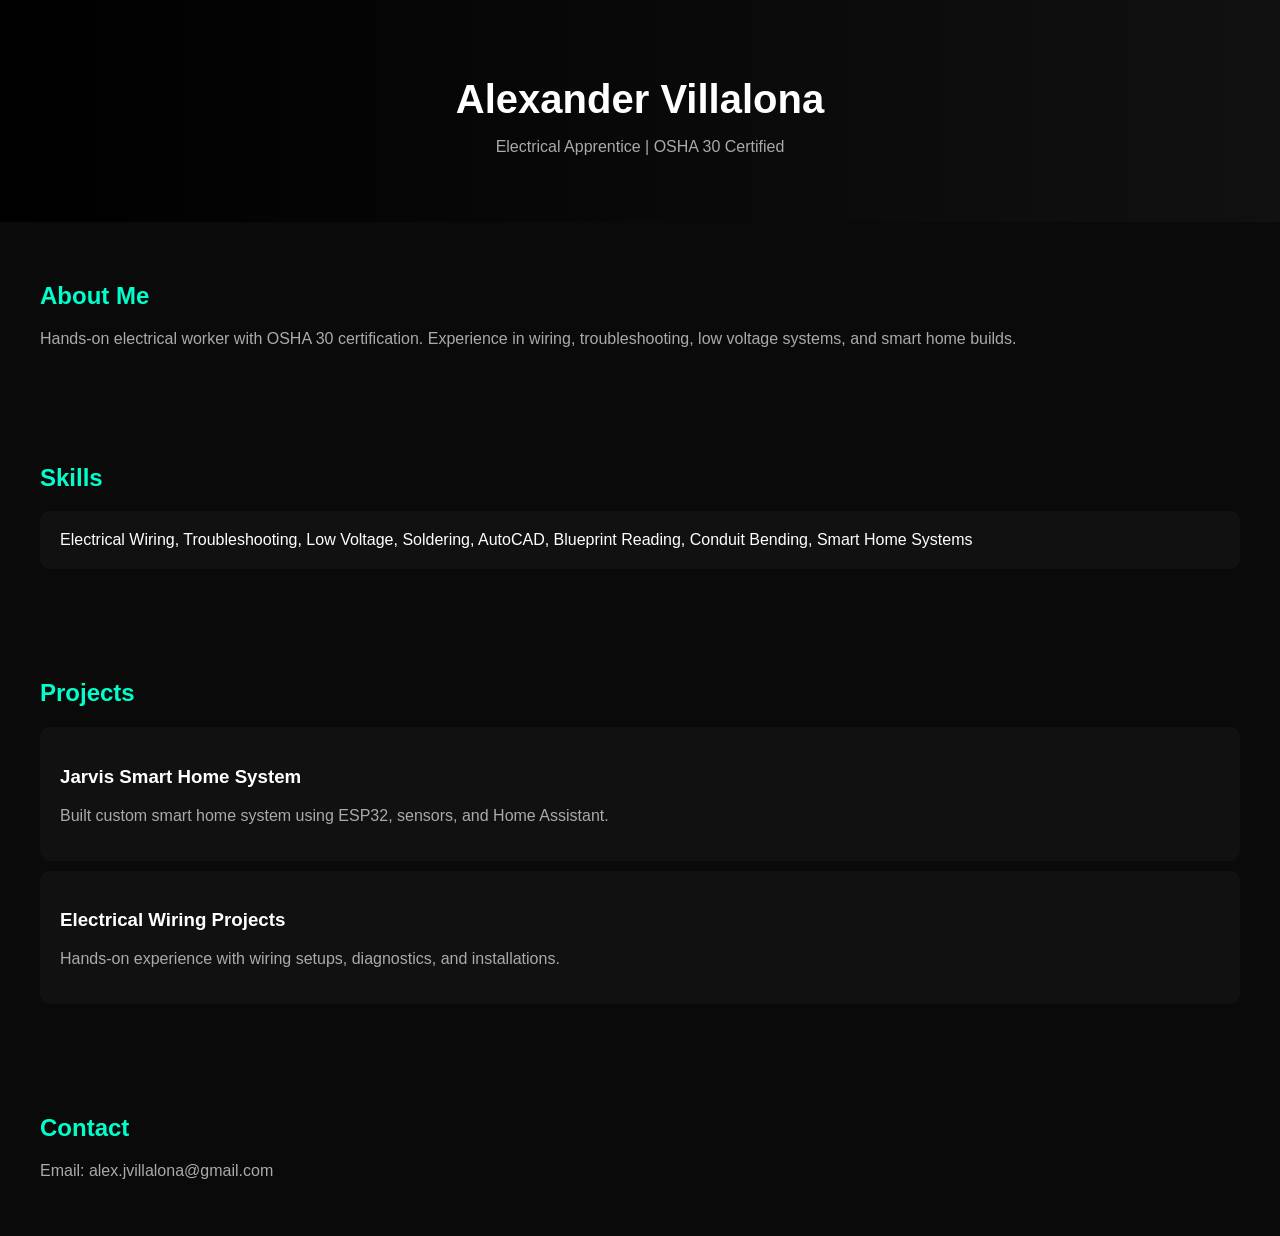
==== index.html @ 2d7f552d "Add initial HTML structure for personal webpage" ====
<!DOCTYPE html>
<html lang="en">
<head>
  <meta charset="UTF-8">
  <title>Alexander Villalona</title>
  <style>
    body {
      margin: 0;
      font-family: Arial;
      background: #0a0a0a;
      color: white;
    }

    header {
      text-align: center;
      padding: 50px;
      background: linear-gradient(90deg, #000, #111);
    }

    h1 {
      font-size: 40px;
      margin-bottom: 10px;
    }

    p {
      color: #aaa;
    }

    .section {
      padding: 40px;
    }

    .card {
      background: #111;
      padding: 20px;
      margin: 10px 0;
      border-radius: 10px;
    }

    .title {
      color: #00ffcc;
    }
  </style>
</head>

<body>

<header>
  <h1>Alexander Villalona</h1>
  <p>Electrical Apprentice | OSHA 30 Certified</p>
</header>

<div class="section">
  <h2 class="title">About Me</h2>
  <p>
    Hands-on electrical worker with OSHA 30 certification. Experience in wiring,
    troubleshooting, low voltage systems, and smart home builds.
  </p>
</div>

<div class="section">
  <h2 class="title">Skills</h2>
  <div class="card">
    Electrical Wiring, Troubleshooting, Low Voltage, Soldering, AutoCAD, Blueprint Reading,
    Conduit Bending, Smart Home Systems
  </div>
</div>

<div class="section">
  <h2 class="title">Projects</h2>

  <div class="card">
    <h3>Jarvis Smart Home System</h3>
    <p>Built custom smart home system using ESP32, sensors, and Home Assistant.</p>
  </div>

  <div class="card">
    <h3>Electrical Wiring Projects</h3>
    <p>Hands-on experience with wiring setups, diagnostics, and installations.</p>
  </div>

</div>

<div class="section">
  <h2 class="title">Contact</h2>
  <p>Email: alex.jvillalona@gmail.com</p>
</div>

</body>
</html>
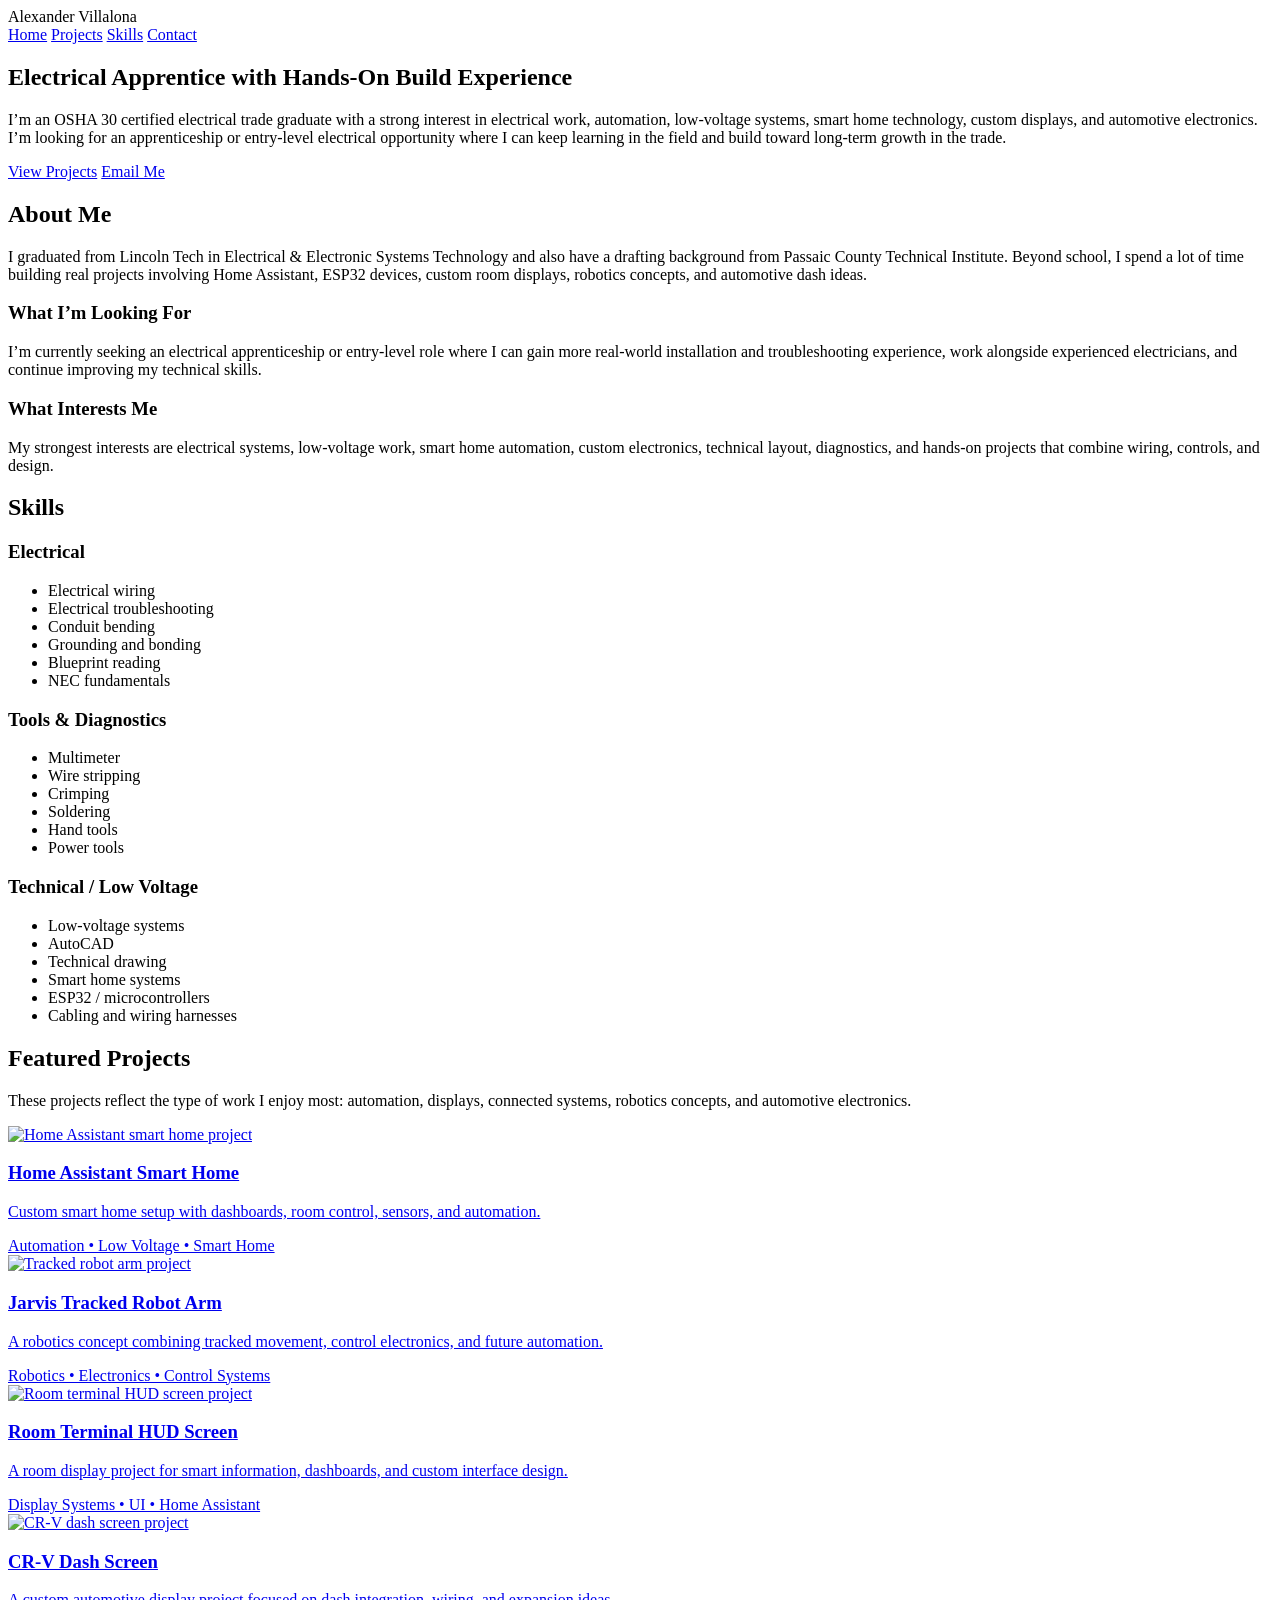
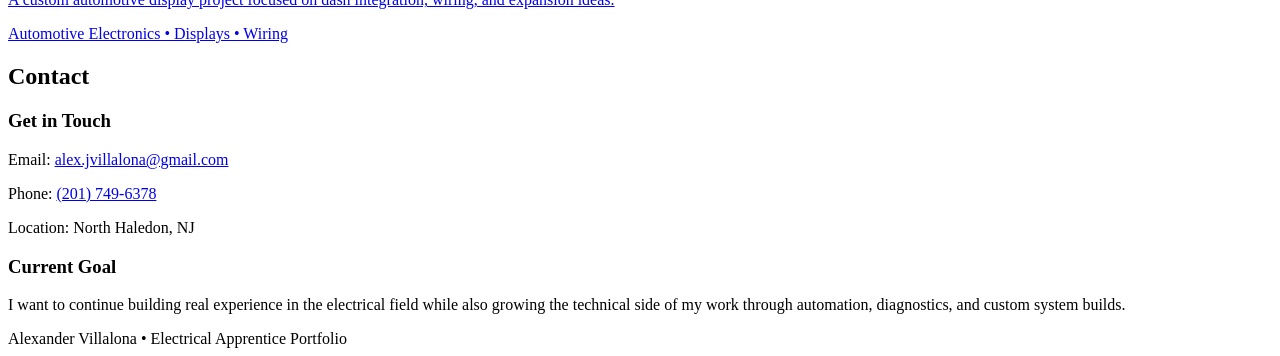
==== commit e7920592: "Revise index.html for portfolio enhancements Updated the HTML structure and content for the portfoli" ====
--- a/index.html
+++ b/index.html
@@ -1,90 +1,193 @@
 <!DOCTYPE html>
 <html lang="en">
 <head>
-  <meta charset="UTF-8">
-  <title>Alexander Villalona</title>
-  <style>
-    body {
-      margin: 0;
-      font-family: Arial;
-      background: #0a0a0a;
-      color: white;
-    }
+  <meta charset="UTF-8" />
+  <meta name="viewport" content="width=device-width, initial-scale=1.0" />
+  <title>Alexander Villalona | Electrical Apprentice Portfolio</title>
+  <link rel="stylesheet" href="styles.css" />
+</head>
+<body>
+  <header class="site-header">
+    <div class="container">
+      <nav class="nav">
+        <div class="brand">Alexander Villalona</div>
+        <div class="nav-links">
+          <a href="index.html">Home</a>
+          <a href="projects.html">Projects</a>
+          <a href="#skills">Skills</a>
+          <a href="#contact">Contact</a>
+        </div>
+      </nav>
 
-    header {
-      text-align: center;
-      padding: 50px;
-      background: linear-gradient(90deg, #000, #111);
-    }
+      <section class="hero">
+        <h1>Electrical Apprentice with Hands-On Build Experience</h1>
+        <p>
+          I’m an OSHA 30 certified electrical trade graduate with a strong interest in
+          electrical work, automation, low-voltage systems, smart home technology, custom
+          displays, and automotive electronics. I’m looking for an apprenticeship or
+          entry-level electrical opportunity where I can keep learning in the field and
+          build toward long-term growth in the trade.
+        </p>
+        <div class="hero-actions">
+          <a class="button" href="projects.html">View Projects</a>
+          <a class="button secondary" href="mailto:alex.jvillalona@gmail.com">Email Me</a>
+        </div>
+      </section>
+    </div>
+  </header>
 
-    h1 {
-      font-size: 40px;
-      margin-bottom: 10px;
-    }
+  <main>
+    <section class="section">
+      <div class="container">
+        <h2 class="section-title">About Me</h2>
+        <p class="section-intro">
+          I graduated from Lincoln Tech in Electrical & Electronic Systems Technology and
+          also have a drafting background from Passaic County Technical Institute. Beyond
+          school, I spend a lot of time building real projects involving Home Assistant,
+          ESP32 devices, custom room displays, robotics concepts, and automotive dash ideas.
+        </p>
 
-    p {
-      color: #aaa;
-    }
+        <div class="grid grid-2">
+          <div class="card">
+            <h3>What I’m Looking For</h3>
+            <p>
+              I’m currently seeking an electrical apprenticeship or entry-level role where
+              I can gain more real-world installation and troubleshooting experience, work
+              alongside experienced electricians, and continue improving my technical skills.
+            </p>
+          </div>
 
-    .section {
-      padding: 40px;
-    }
+          <div class="card">
+            <h3>What Interests Me</h3>
+            <p>
+              My strongest interests are electrical systems, low-voltage work, smart home
+              automation, custom electronics, technical layout, diagnostics, and hands-on
+              projects that combine wiring, controls, and design.
+            </p>
+          </div>
+        </div>
+      </div>
+    </section>
 
-    .card {
-      background: #111;
-      padding: 20px;
-      margin: 10px 0;
-      border-radius: 10px;
-    }
+    <section class="section" id="skills">
+      <div class="container">
+        <h2 class="section-title">Skills</h2>
+        <div class="grid grid-3">
+          <div class="card">
+            <h3>Electrical</h3>
+            <ul class="skills-list">
+              <li>Electrical wiring</li>
+              <li>Electrical troubleshooting</li>
+              <li>Conduit bending</li>
+              <li>Grounding and bonding</li>
+              <li>Blueprint reading</li>
+              <li>NEC fundamentals</li>
+            </ul>
+          </div>
 
-    .title {
-      color: #00ffcc;
-    }
-  </style>
-</head>
+          <div class="card">
+            <h3>Tools & Diagnostics</h3>
+            <ul class="skills-list">
+              <li>Multimeter</li>
+              <li>Wire stripping</li>
+              <li>Crimping</li>
+              <li>Soldering</li>
+              <li>Hand tools</li>
+              <li>Power tools</li>
+            </ul>
+          </div>
 
-<body>
+          <div class="card">
+            <h3>Technical / Low Voltage</h3>
+            <ul class="skills-list">
+              <li>Low-voltage systems</li>
+              <li>AutoCAD</li>
+              <li>Technical drawing</li>
+              <li>Smart home systems</li>
+              <li>ESP32 / microcontrollers</li>
+              <li>Cabling and wiring harnesses</li>
+            </ul>
+          </div>
+        </div>
+      </div>
+    </section>
 
-<header>
-  <h1>Alexander Villalona</h1>
-  <p>Electrical Apprentice | OSHA 30 Certified</p>
-</header>
+    <section class="section">
+      <div class="container">
+        <h2 class="section-title">Featured Projects</h2>
+        <p class="section-intro">
+          These projects reflect the type of work I enjoy most: automation, displays,
+          connected systems, robotics concepts, and automotive electronics.
+        </p>
 
-<div class="section">
-  <h2 class="title">About Me</h2>
-  <p>
-    Hands-on electrical worker with OSHA 30 certification. Experience in wiring,
-    troubleshooting, low voltage systems, and smart home builds.
-  </p>
-</div>
+        <div class="grid grid-2">
+          <a class="card project-card" href="project-home-assistant.html">
+            <img src="images/home-assistant.jpg" alt="Home Assistant smart home project">
+            <div class="project-card-content">
+              <h3>Home Assistant Smart Home</h3>
+              <p>Custom smart home setup with dashboards, room control, sensors, and automation.</p>
+              <div class="project-meta">Automation • Low Voltage • Smart Home</div>
+            </div>
+          </a>
 
-<div class="section">
-  <h2 class="title">Skills</h2>
-  <div class="card">
-    Electrical Wiring, Troubleshooting, Low Voltage, Soldering, AutoCAD, Blueprint Reading,
-    Conduit Bending, Smart Home Systems
-  </div>
-</div>
+          <a class="card project-card" href="project-robot-arm.html">
+            <img src="images/robot-arm.jpg" alt="Tracked robot arm project">
+            <div class="project-card-content">
+              <h3>Jarvis Tracked Robot Arm</h3>
+              <p>A robotics concept combining tracked movement, control electronics, and future automation.</p>
+              <div class="project-meta">Robotics • Electronics • Control Systems</div>
+            </div>
+          </a>
 
-<div class="section">
-  <h2 class="title">Projects</h2>
+          <a class="card project-card" href="project-terminal-hud.html">
+            <img src="images/terminal-hud.jpg" alt="Room terminal HUD screen project">
+            <div class="project-card-content">
+              <h3>Room Terminal HUD Screen</h3>
+              <p>A room display project for smart information, dashboards, and custom interface design.</p>
+              <div class="project-meta">Display Systems • UI • Home Assistant</div>
+            </div>
+          </a>
 
-  <div class="card">
-    <h3>Jarvis Smart Home System</h3>
-    <p>Built custom smart home system using ESP32, sensors, and Home Assistant.</p>
-  </div>
+          <a class="card project-card" href="project-crv-dash.html">
+            <img src="images/crv-dash.jpg" alt="CR-V dash screen project">
+            <div class="project-card-content">
+              <h3>CR-V Dash Screen</h3>
+              <p>A custom automotive display project focused on dash integration, wiring, and expansion ideas.</p>
+              <div class="project-meta">Automotive Electronics • Displays • Wiring</div>
+            </div>
+          </a>
+        </div>
+      </div>
+    </section>
 
-  <div class="card">
-    <h3>Electrical Wiring Projects</h3>
-    <p>Hands-on experience with wiring setups, diagnostics, and installations.</p>
-  </div>
+    <section class="section" id="contact">
+      <div class="container">
+        <h2 class="section-title">Contact</h2>
+        <div class="grid grid-2">
+          <div class="card">
+            <h3>Get in Touch</h3>
+            <p>Email: <a href="mailto:alex.jvillalona@gmail.com">alex.jvillalona@gmail.com</a></p>
+            <p>Phone: <a href="tel:2017496378">(201) 749-6378</a></p>
+            <p>Location: North Haledon, NJ</p>
+          </div>
 
-</div>
+          <div class="card">
+            <h3>Current Goal</h3>
+            <p>
+              I want to continue building real experience in the electrical field while also
+              growing the technical side of my work through automation, diagnostics, and
+              custom system builds.
+            </p>
+          </div>
+        </div>
+      </div>
+    </section>
+  </main>
 
-<div class="section">
-  <h2 class="title">Contact</h2>
-  <p>Email: alex.jvillalona@gmail.com</p>
-</div>
-
+  <footer class="footer">
+    <div class="container">
+      Alexander Villalona • Electrical Apprentice Portfolio
+    </div>
+  </footer>
 </body>
 </html>
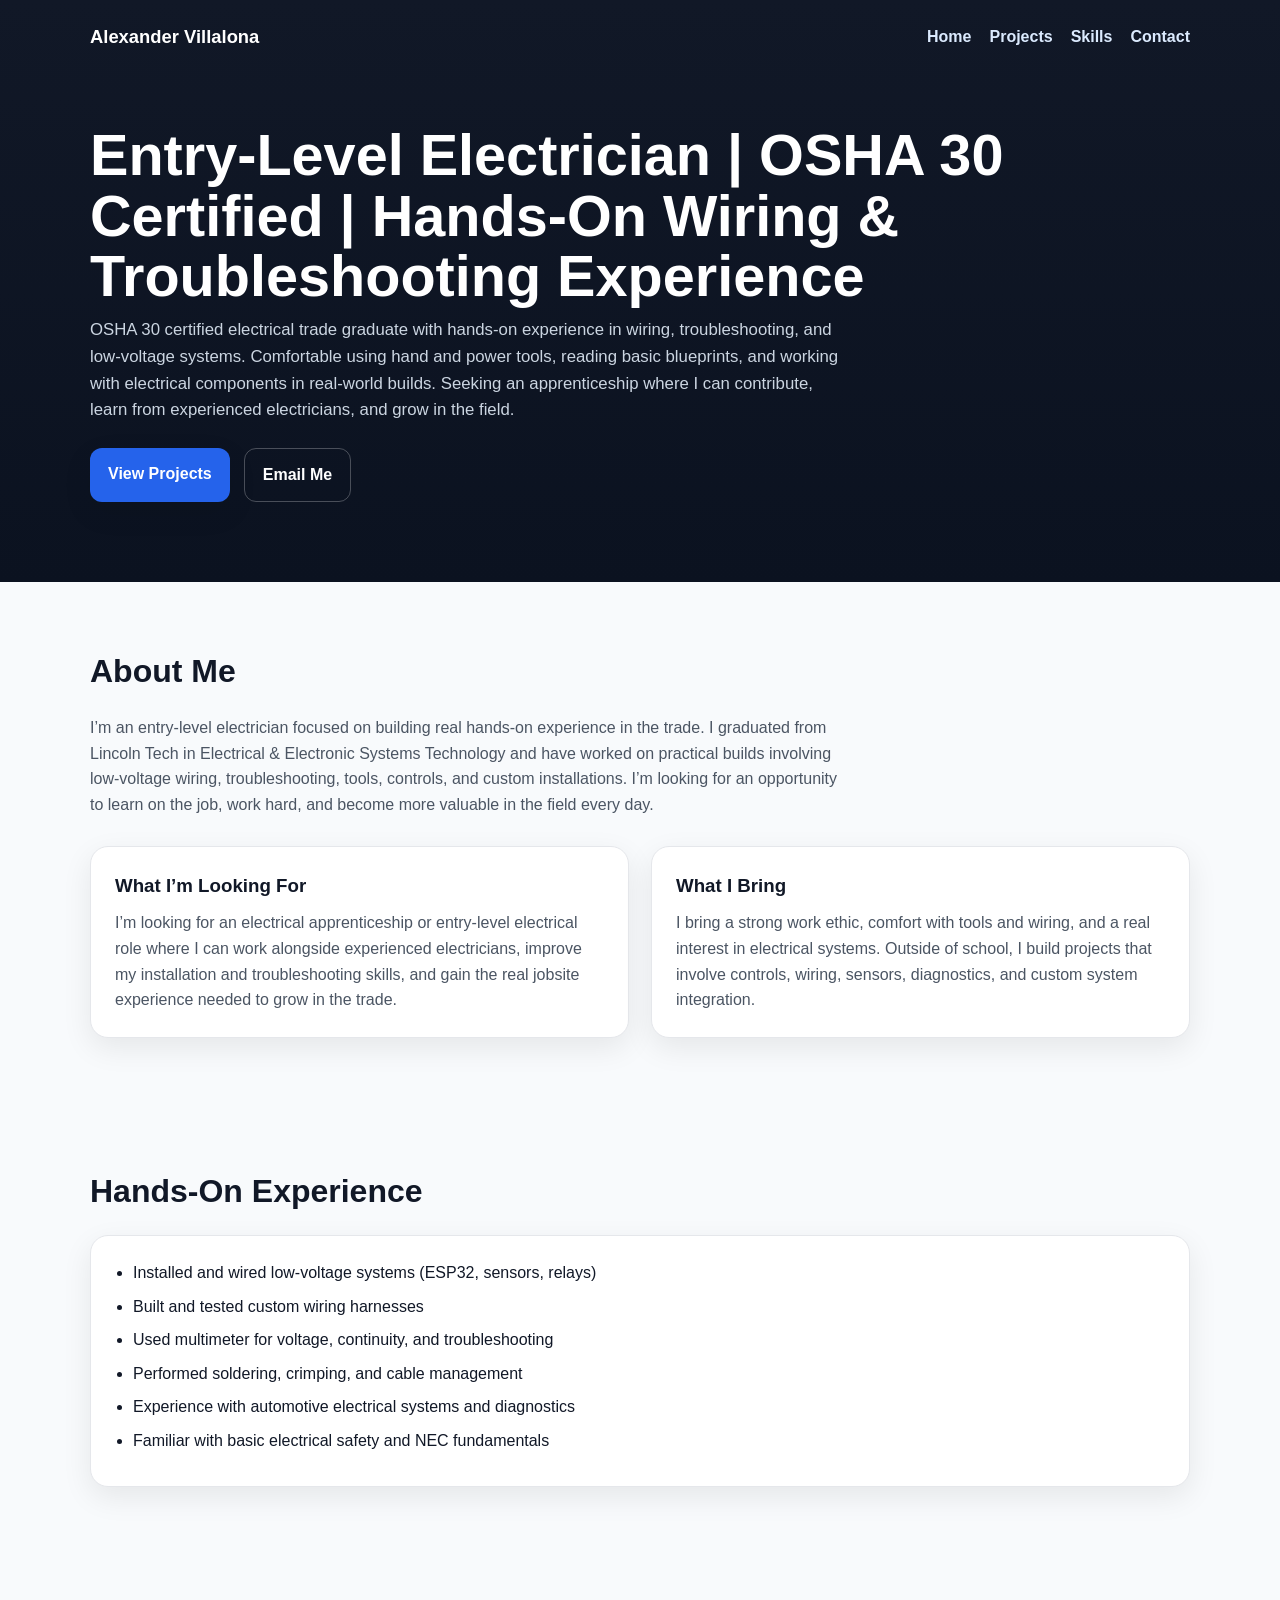
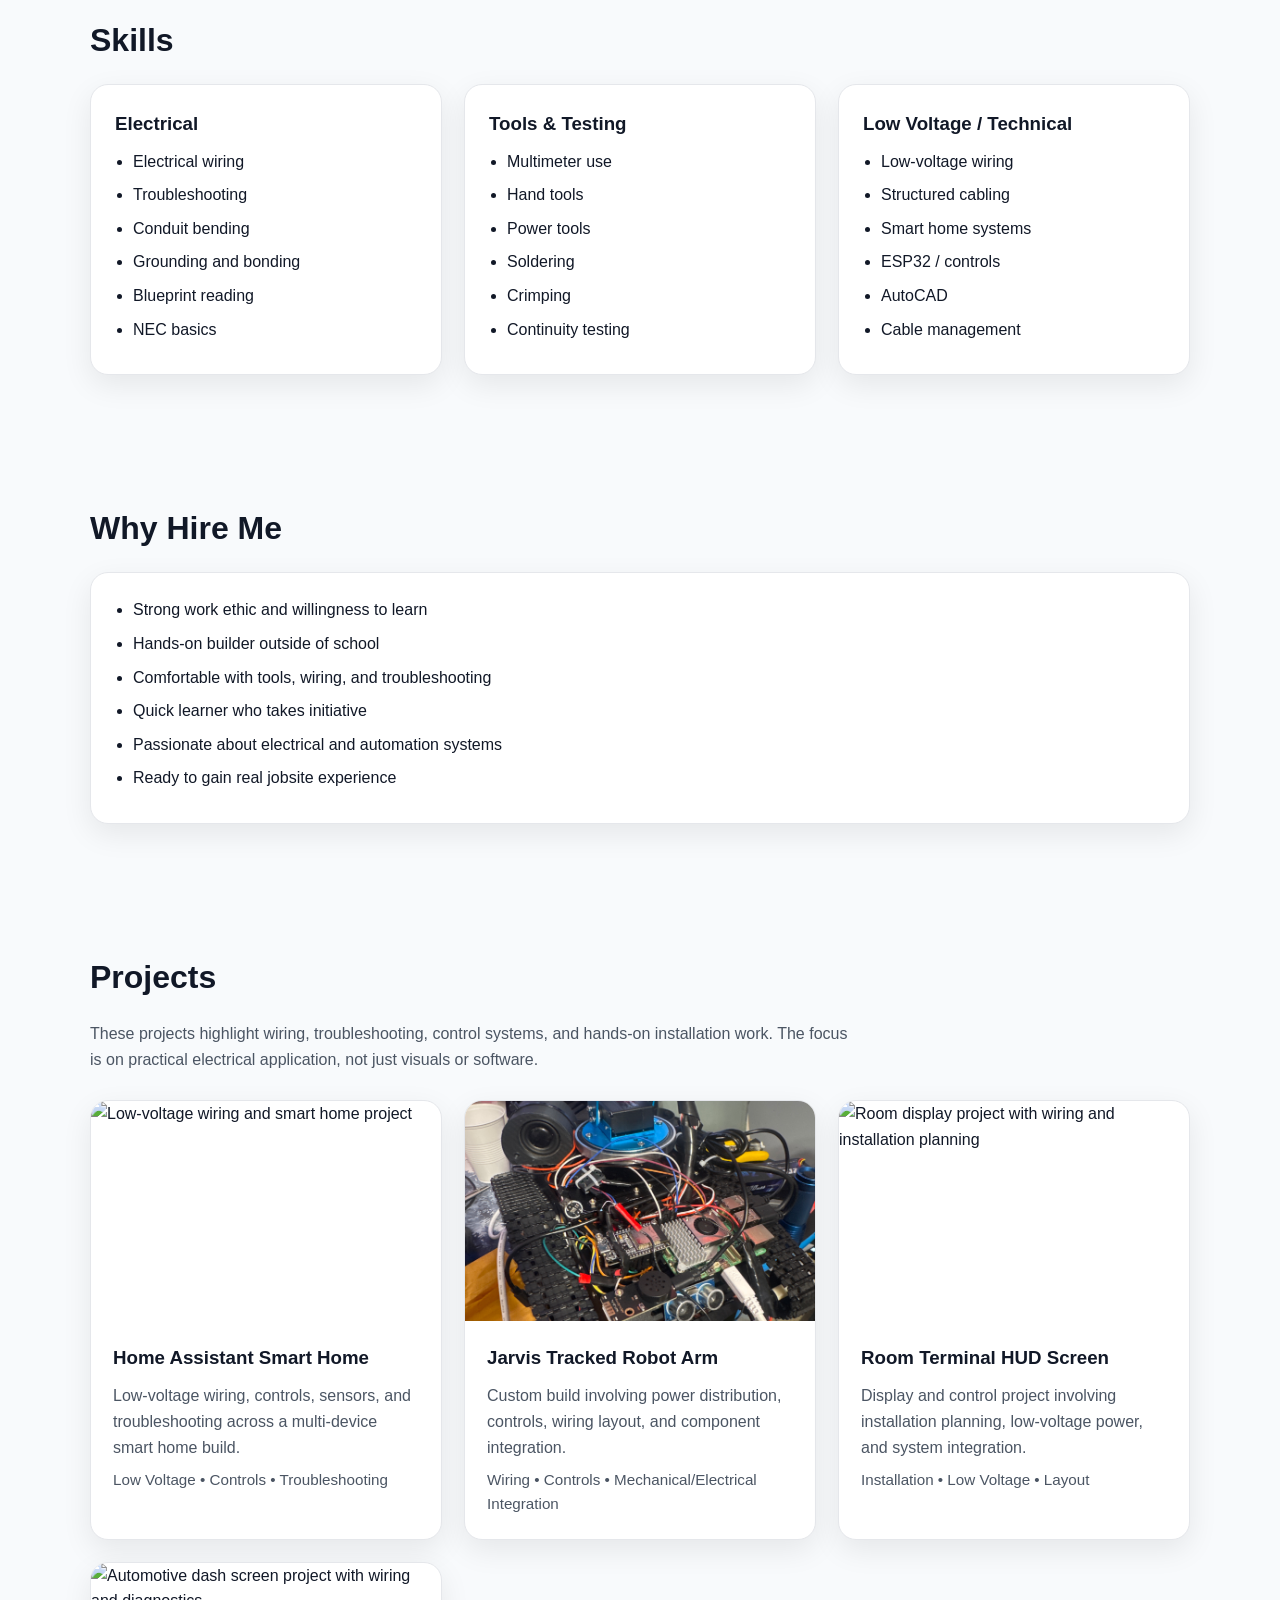
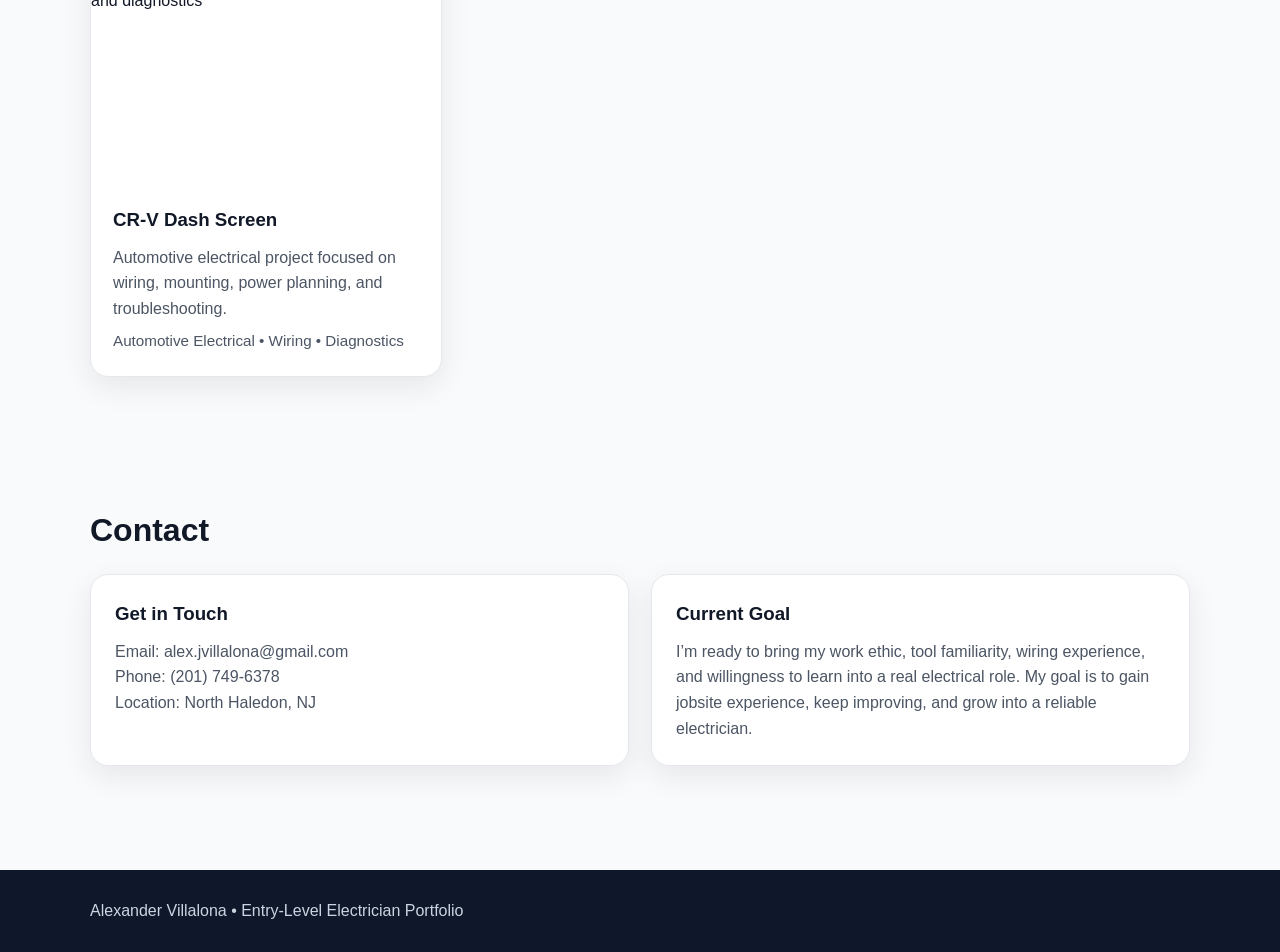
==== commit d486bb48: "Revise portfolio for entry-level electrician role Updated the portfolio to reflect the transition fr" ====
--- a/index.html
+++ b/index.html
@@ -3,7 +3,10 @@
 <head>
   <meta charset="UTF-8" />
   <meta name="viewport" content="width=device-width, initial-scale=1.0" />
-  <title>Alexander Villalona | Electrical Apprentice Portfolio</title>
+  <title>Alexander Villalona | Entry-Level Electrician</title>
+  <link rel="preconnect" href="https://fonts.googleapis.com">
+  <link rel="preconnect" href="https://fonts.gstatic.com" crossorigin>
+  <link href="https://fonts.googleapis.com/css2?family=Inter:wght@400;500;600;700;800&display=swap" rel="stylesheet">
   <link rel="stylesheet" href="styles.css" />
 </head>
 <body>
@@ -20,13 +23,11 @@
       </nav>
 
       <section class="hero">
-        <h1>Electrical Apprentice with Hands-On Build Experience</h1>
+        <h1>Entry-Level Electrician | OSHA 30 Certified | Hands-On Wiring & Troubleshooting Experience</h1>
         <p>
-          I’m an OSHA 30 certified electrical trade graduate with a strong interest in
-          electrical work, automation, low-voltage systems, smart home technology, custom
-          displays, and automotive electronics. I’m looking for an apprenticeship or
-          entry-level electrical opportunity where I can keep learning in the field and
-          build toward long-term growth in the trade.
+          OSHA 30 certified electrical trade graduate with hands-on experience in wiring, troubleshooting, and low-voltage systems.
+          Comfortable using hand and power tools, reading basic blueprints, and working with electrical components in real-world builds.
+          Seeking an apprenticeship where I can contribute, learn from experienced electricians, and grow in the field.
         </p>
         <div class="hero-actions">
           <a class="button" href="projects.html">View Projects</a>
@@ -41,30 +42,44 @@
       <div class="container">
         <h2 class="section-title">About Me</h2>
         <p class="section-intro">
-          I graduated from Lincoln Tech in Electrical & Electronic Systems Technology and
-          also have a drafting background from Passaic County Technical Institute. Beyond
-          school, I spend a lot of time building real projects involving Home Assistant,
-          ESP32 devices, custom room displays, robotics concepts, and automotive dash ideas.
+          I’m an entry-level electrician focused on building real hands-on experience in the trade.
+          I graduated from Lincoln Tech in Electrical & Electronic Systems Technology and have worked on
+          practical builds involving low-voltage wiring, troubleshooting, tools, controls, and custom installations.
+          I’m looking for an opportunity to learn on the job, work hard, and become more valuable in the field every day.
         </p>
 
         <div class="grid grid-2">
           <div class="card">
             <h3>What I’m Looking For</h3>
             <p>
-              I’m currently seeking an electrical apprenticeship or entry-level role where
-              I can gain more real-world installation and troubleshooting experience, work
-              alongside experienced electricians, and continue improving my technical skills.
+              I’m looking for an electrical apprenticeship or entry-level electrical role where I can work alongside experienced electricians,
+              improve my installation and troubleshooting skills, and gain the real jobsite experience needed to grow in the trade.
             </p>
           </div>
 
           <div class="card">
-            <h3>What Interests Me</h3>
+            <h3>What I Bring</h3>
             <p>
-              My strongest interests are electrical systems, low-voltage work, smart home
-              automation, custom electronics, technical layout, diagnostics, and hands-on
-              projects that combine wiring, controls, and design.
+              I bring a strong work ethic, comfort with tools and wiring, and a real interest in electrical systems.
+              Outside of school, I build projects that involve controls, wiring, sensors, diagnostics, and custom system integration.
             </p>
           </div>
+        </div>
+      </div>
+    </section>
+
+    <section class="section">
+      <div class="container">
+        <h2 class="section-title">Hands-On Experience</h2>
+        <div class="card">
+          <ul class="skills-list">
+            <li>Installed and wired low-voltage systems (ESP32, sensors, relays)</li>
+            <li>Built and tested custom wiring harnesses</li>
+            <li>Used multimeter for voltage, continuity, and troubleshooting</li>
+            <li>Performed soldering, crimping, and cable management</li>
+            <li>Experience with automotive electrical systems and diagnostics</li>
+            <li>Familiar with basic electrical safety and NEC fundamentals</li>
+          </ul>
         </div>
       </div>
     </section>
@@ -77,35 +92,35 @@
             <h3>Electrical</h3>
             <ul class="skills-list">
               <li>Electrical wiring</li>
-              <li>Electrical troubleshooting</li>
+              <li>Troubleshooting</li>
               <li>Conduit bending</li>
               <li>Grounding and bonding</li>
               <li>Blueprint reading</li>
-              <li>NEC fundamentals</li>
+              <li>NEC basics</li>
             </ul>
           </div>
 
           <div class="card">
-            <h3>Tools & Diagnostics</h3>
+            <h3>Tools & Testing</h3>
             <ul class="skills-list">
-              <li>Multimeter</li>
-              <li>Wire stripping</li>
-              <li>Crimping</li>
-              <li>Soldering</li>
+              <li>Multimeter use</li>
               <li>Hand tools</li>
               <li>Power tools</li>
+              <li>Soldering</li>
+              <li>Crimping</li>
+              <li>Continuity testing</li>
             </ul>
           </div>
 
           <div class="card">
-            <h3>Technical / Low Voltage</h3>
+            <h3>Low Voltage / Technical</h3>
             <ul class="skills-list">
-              <li>Low-voltage systems</li>
+              <li>Low-voltage wiring</li>
+              <li>Structured cabling</li>
+              <li>Smart home systems</li>
+              <li>ESP32 / controls</li>
               <li>AutoCAD</li>
-              <li>Technical drawing</li>
-              <li>Smart home systems</li>
-              <li>ESP32 / microcontrollers</li>
-              <li>Cabling and wiring harnesses</li>
+              <li>Cable management</li>
             </ul>
           </div>
         </div>
@@ -114,46 +129,62 @@
 
     <section class="section">
       <div class="container">
-        <h2 class="section-title">Featured Projects</h2>
+        <h2 class="section-title">Why Hire Me</h2>
+        <div class="card">
+          <ul class="skills-list">
+            <li>Strong work ethic and willingness to learn</li>
+            <li>Hands-on builder outside of school</li>
+            <li>Comfortable with tools, wiring, and troubleshooting</li>
+            <li>Quick learner who takes initiative</li>
+            <li>Passionate about electrical and automation systems</li>
+            <li>Ready to gain real jobsite experience</li>
+          </ul>
+        </div>
+      </div>
+    </section>
+
+    <section class="section">
+      <div class="container">
+        <h2 class="section-title">Projects</h2>
         <p class="section-intro">
-          These projects reflect the type of work I enjoy most: automation, displays,
-          connected systems, robotics concepts, and automotive electronics.
+          These projects highlight wiring, troubleshooting, control systems, and hands-on installation work.
+          The focus is on practical electrical application, not just visuals or software.
         </p>
 
         <div class="grid grid-2">
           <a class="card project-card" href="project-home-assistant.html">
-            <img src="images/home-assistant.jpg" alt="Home Assistant smart home project">
+            <img src="images/home-assistant.jpg" alt="Low-voltage wiring and smart home project">
             <div class="project-card-content">
               <h3>Home Assistant Smart Home</h3>
-              <p>Custom smart home setup with dashboards, room control, sensors, and automation.</p>
-              <div class="project-meta">Automation • Low Voltage • Smart Home</div>
+              <p>Low-voltage wiring, controls, sensors, and troubleshooting across a multi-device smart home build.</p>
+              <div class="project-meta">Low Voltage • Controls • Troubleshooting</div>
             </div>
           </a>
 
           <a class="card project-card" href="project-robot-arm.html">
-            <img src="images/robot-arm.jpg" alt="Tracked robot arm project">
+            <img src="images/robot-arm.jpg" alt="Tracked robot arm build with wiring and controls">
             <div class="project-card-content">
               <h3>Jarvis Tracked Robot Arm</h3>
-              <p>A robotics concept combining tracked movement, control electronics, and future automation.</p>
-              <div class="project-meta">Robotics • Electronics • Control Systems</div>
+              <p>Custom build involving power distribution, controls, wiring layout, and component integration.</p>
+              <div class="project-meta">Wiring • Controls • Mechanical/Electrical Integration</div>
             </div>
           </a>
 
           <a class="card project-card" href="project-terminal-hud.html">
-            <img src="images/terminal-hud.jpg" alt="Room terminal HUD screen project">
+            <img src="images/terminal-hud.jpg" alt="Room display project with wiring and installation planning">
             <div class="project-card-content">
               <h3>Room Terminal HUD Screen</h3>
-              <p>A room display project for smart information, dashboards, and custom interface design.</p>
-              <div class="project-meta">Display Systems • UI • Home Assistant</div>
+              <p>Display and control project involving installation planning, low-voltage power, and system integration.</p>
+              <div class="project-meta">Installation • Low Voltage • Layout</div>
             </div>
           </a>
 
           <a class="card project-card" href="project-crv-dash.html">
-            <img src="images/crv-dash.jpg" alt="CR-V dash screen project">
+            <img src="images/crv-dash.jpg" alt="Automotive dash screen project with wiring and diagnostics">
             <div class="project-card-content">
               <h3>CR-V Dash Screen</h3>
-              <p>A custom automotive display project focused on dash integration, wiring, and expansion ideas.</p>
-              <div class="project-meta">Automotive Electronics • Displays • Wiring</div>
+              <p>Automotive electrical project focused on wiring, mounting, power planning, and troubleshooting.</p>
+              <div class="project-meta">Automotive Electrical • Wiring • Diagnostics</div>
             </div>
           </a>
         </div>
@@ -174,9 +205,8 @@
           <div class="card">
             <h3>Current Goal</h3>
             <p>
-              I want to continue building real experience in the electrical field while also
-              growing the technical side of my work through automation, diagnostics, and
-              custom system builds.
+              I’m ready to bring my work ethic, tool familiarity, wiring experience, and willingness to learn into a real electrical role.
+              My goal is to gain jobsite experience, keep improving, and grow into a reliable electrician.
             </p>
           </div>
         </div>
@@ -186,7 +216,7 @@
 
   <footer class="footer">
     <div class="container">
-      Alexander Villalona • Electrical Apprentice Portfolio
+      Alexander Villalona • Entry-Level Electrician Portfolio
     </div>
   </footer>
 </body>
--- a/styles.css
+++ b/styles.css
@@ -0,0 +1,255 @@
+:root {
+  --bg-dark: #111827;
+  --bg-darker: #0b1220;
+  --bg-light: #f8fafc;
+  --card: #ffffff;
+  --text: #111827;
+  --muted: #4b5563;
+  --line: #e5e7eb;
+  --accent: #2563eb;
+  --accent-hover: #1d4ed8;
+  --shadow: 0 10px 30px rgba(0, 0, 0, 0.08);
+  --radius: 18px;
+  --max: 1100px;
+}
+
+* {
+  box-sizing: border-box;
+}
+
+body {
+  margin: 0;
+  font-family: Arial, Helvetica, sans-serif;
+  color: var(--text);
+  background: var(--bg-light);
+  line-height: 1.6;
+}
+
+a {
+  color: inherit;
+  text-decoration: none;
+}
+
+img {
+  max-width: 100%;
+  display: block;
+  border-radius: 14px;
+}
+
+.container {
+  width: min(92%, var(--max));
+  margin: 0 auto;
+}
+
+.site-header {
+  background: linear-gradient(180deg, var(--bg-dark), var(--bg-darker));
+  color: white;
+  padding-bottom: 56px;
+}
+
+.nav {
+  display: flex;
+  justify-content: space-between;
+  align-items: center;
+  padding: 22px 0;
+}
+
+.brand {
+  font-size: 1.15rem;
+  font-weight: 700;
+}
+
+.nav-links {
+  display: flex;
+  gap: 18px;
+  flex-wrap: wrap;
+}
+
+.nav-links a {
+  color: #dbeafe;
+  font-weight: 600;
+}
+
+.nav-links a:hover {
+  color: white;
+}
+
+.hero {
+  padding: 52px 0 24px;
+}
+
+.hero h1 {
+  margin: 0 0 10px;
+  font-size: clamp(2rem, 5vw, 3.6rem);
+  line-height: 1.05;
+}
+
+.hero p {
+  margin: 0;
+  max-width: 760px;
+  color: #cbd5e1;
+  font-size: 1.05rem;
+}
+
+.hero-actions {
+  margin-top: 24px;
+  display: flex;
+  gap: 14px;
+  flex-wrap: wrap;
+}
+
+.button {
+  display: inline-block;
+  background: var(--accent);
+  color: white;
+  padding: 13px 18px;
+  border-radius: 12px;
+  font-weight: 700;
+  box-shadow: var(--shadow);
+  transition: 0.2s ease;
+}
+
+.button:hover {
+  background: var(--accent-hover);
+  transform: translateY(-1px);
+}
+
+.button.secondary {
+  background: transparent;
+  border: 1px solid rgba(255,255,255,0.25);
+  color: white;
+  box-shadow: none;
+}
+
+.section {
+  padding: 64px 0;
+}
+
+.section-title {
+  margin: 0 0 18px;
+  font-size: 2rem;
+}
+
+.section-intro {
+  margin: 0 0 28px;
+  color: var(--muted);
+  max-width: 760px;
+}
+
+.grid {
+  display: grid;
+  gap: 22px;
+}
+
+.grid-2 {
+  grid-template-columns: repeat(auto-fit, minmax(280px, 1fr));
+}
+
+.grid-3 {
+  grid-template-columns: repeat(auto-fit, minmax(240px, 1fr));
+}
+
+.card {
+  background: var(--card);
+  border: 1px solid var(--line);
+  border-radius: var(--radius);
+  padding: 24px;
+  box-shadow: var(--shadow);
+  transition: 0.2s ease;
+}
+
+.card:hover {
+  transform: translateY(-3px);
+}
+
+.card h3 {
+  margin-top: 0;
+  margin-bottom: 10px;
+}
+
+.card p {
+  margin: 0;
+  color: var(--muted);
+}
+
+.skills-list,
+.parts-list {
+  padding-left: 18px;
+  margin: 0;
+}
+
+.skills-list li,
+.parts-list li {
+  margin-bottom: 8px;
+}
+
+.project-card {
+  overflow: hidden;
+  padding: 0;
+}
+
+.project-card img {
+  border-radius: 0;
+  width: 100%;
+  height: 220px;
+  object-fit: cover;
+}
+
+.project-card-content {
+  padding: 22px;
+}
+
+.project-meta {
+  color: var(--muted);
+  font-size: 0.95rem;
+  margin-top: 8px;
+}
+
+.project-hero {
+  padding: 54px 0 20px;
+  color: white;
+}
+
+.project-layout {
+  display: grid;
+  gap: 28px;
+  grid-template-columns: 1.35fr 0.9fr;
+  align-items: start;
+}
+
+.project-main,
+.project-side {
+  background: white;
+  border: 1px solid var(--line);
+  border-radius: var(--radius);
+  padding: 24px;
+  box-shadow: var(--shadow);
+}
+
+.project-main h2,
+.project-side h2 {
+  margin-top: 0;
+}
+
+.footer {
+  background: #0f172a;
+  color: #cbd5e1;
+  padding: 28px 0;
+  margin-top: 40px;
+}
+
+.footer a {
+  color: white;
+}
+
+@media (max-width: 860px) {
+  .project-layout {
+    grid-template-columns: 1fr;
+  }
+
+  .nav {
+    gap: 16px;
+    align-items: flex-start;
+    flex-direction: column;
+  }
+}
